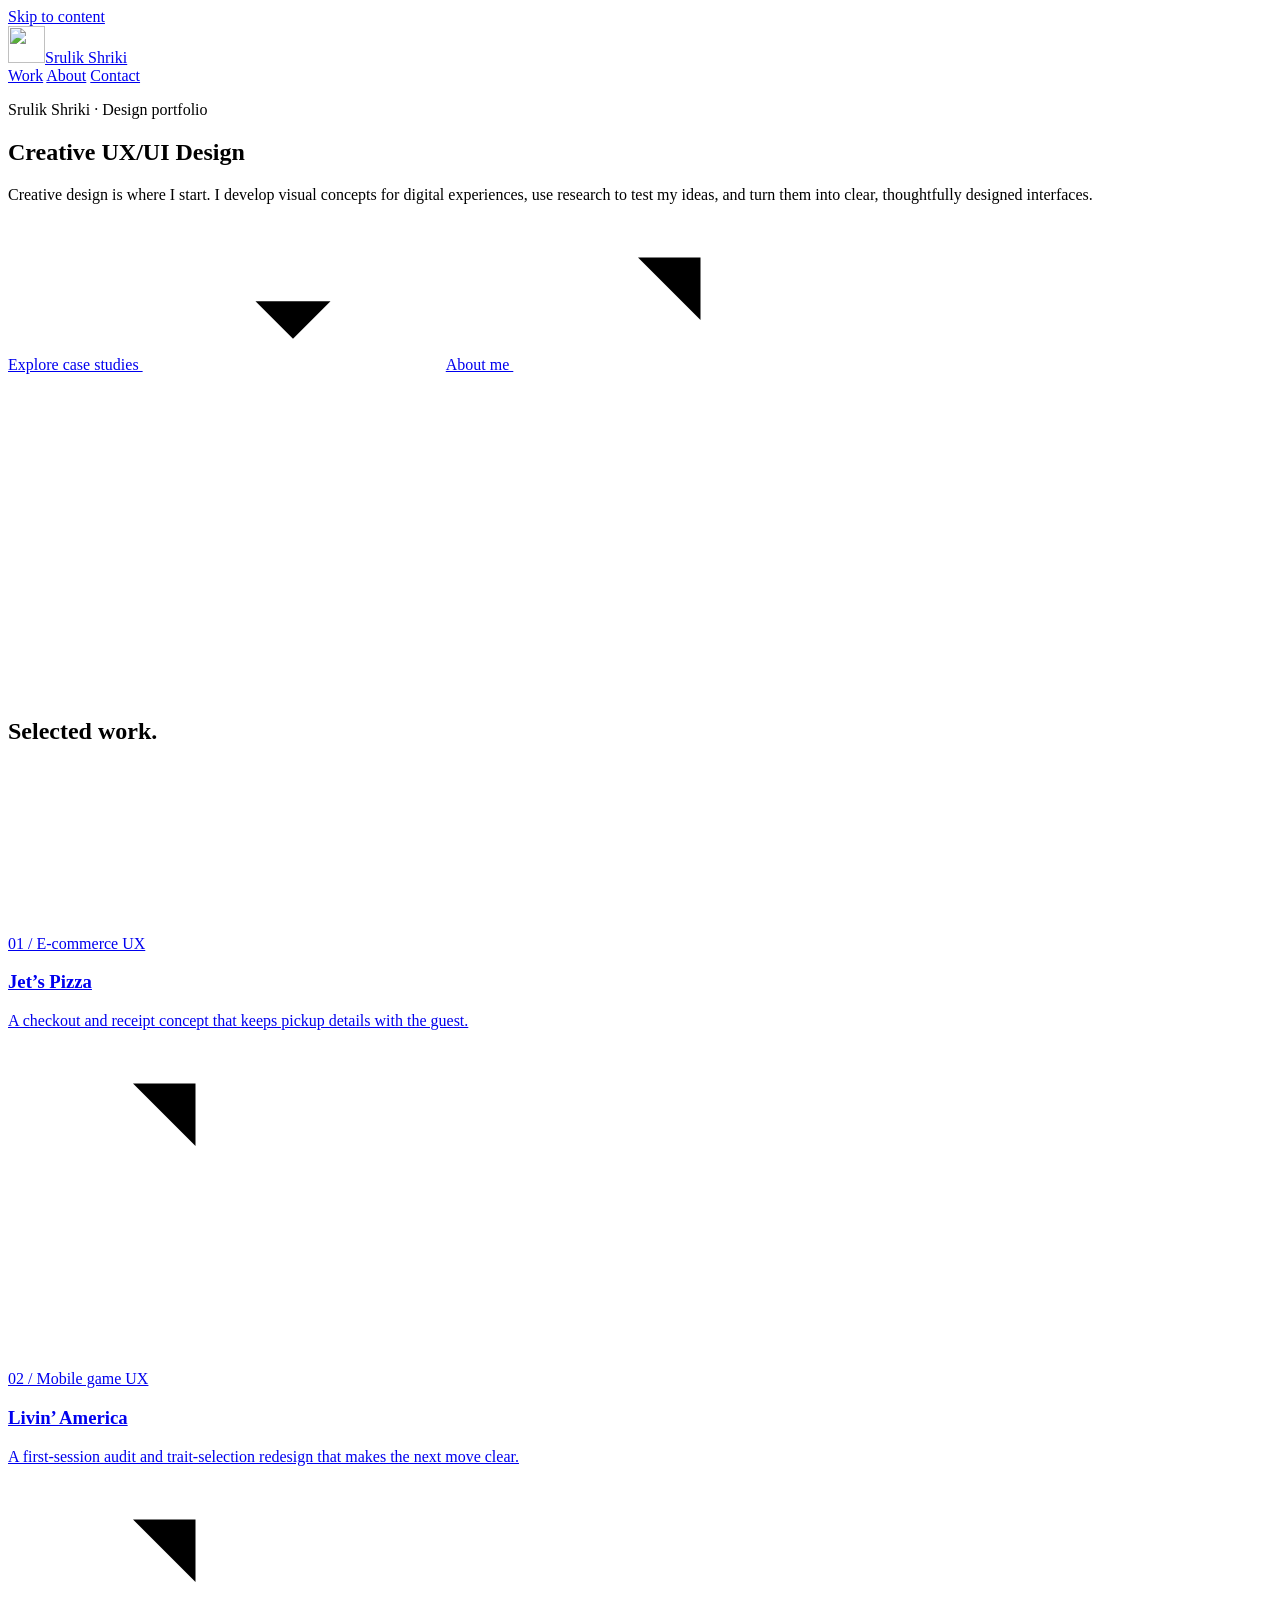
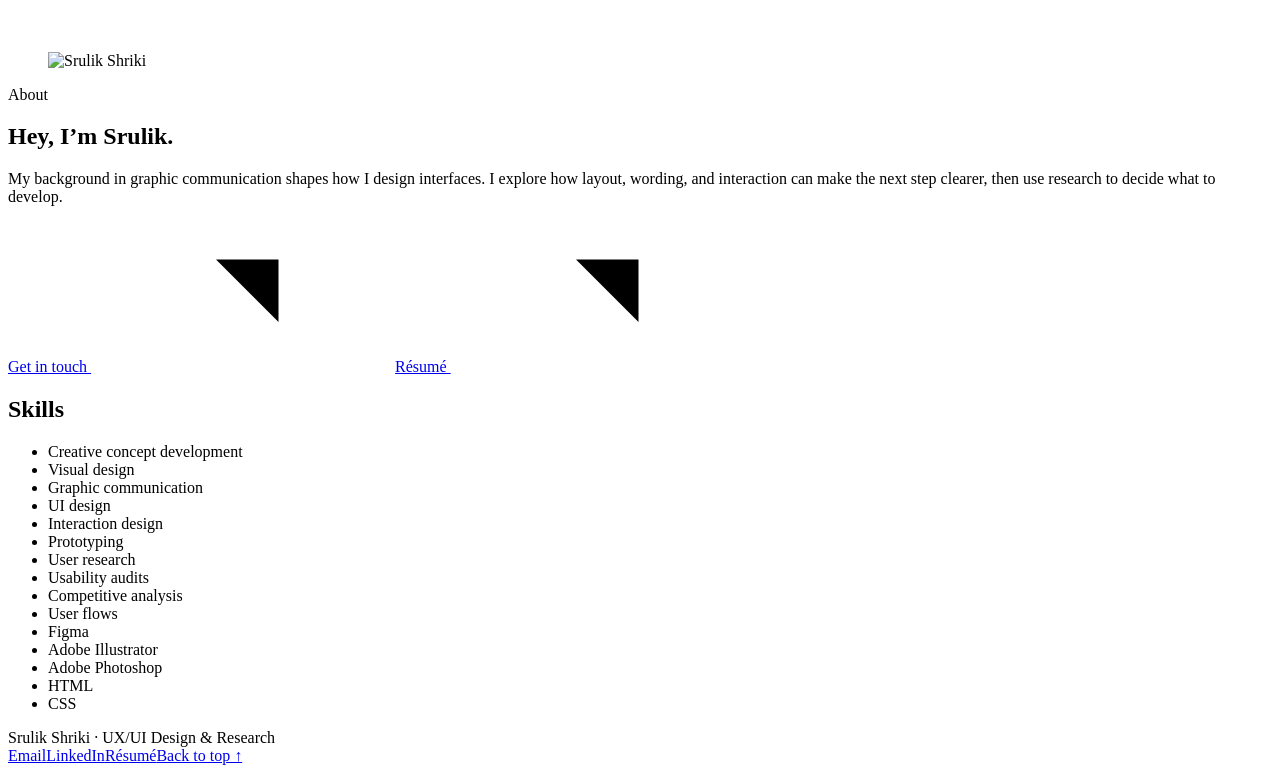
==== index.html @ dfa3b6b2 "Add files via upload" ====
<!doctype html>
<html lang="en">
<head>
  <meta charset="utf-8">
  <meta name="viewport" content="width=device-width, initial-scale=1">
  <meta name="theme-color" content="#ffffff">
  <meta name="description" content="Selected UX research and interface design case studies by Srulik Shriki.">
  <title>Srulik Shriki — UX/UI Design</title>
  <link rel="icon" href="assets/home/srulik-mark.webp">
  <link rel="stylesheet" href="assets/css/home.css">
  <script src="assets/js/home-previews.js" defer></script>
</head>
<body id="top">
  <svg xmlns="http://www.w3.org/2000/svg" width="0" height="0" aria-hidden="true" style="position:absolute">
    <symbol id="arrow" viewBox="0 0 24 24"><path d="M6 18 18 6M8 6h10v10"/></symbol>
    <symbol id="down" viewBox="0 0 24 24"><path d="M12 4v15m-6-6 6 6 6-6"/></symbol>
  </svg>
  <a class="skip" href="#main">Skip to content</a>
  <header class="header">
    <div class="wrap bar">
      <a class="brand" href="index.html" aria-label="Srulik Shriki, home"><img src="assets/home/srulik-mark.webp" width="37" height="37" alt=""><span>Srulik Shriki</span></a>
      <nav class="nav" aria-label="Main navigation">
        <a href="#projects">Work</a>
        <a href="#about">About</a>
        <a class="contact-nav" href="mailto:ishriki@emich.edu">Contact</a>
      </nav>
    </div>
  </header>

  <main id="main" tabindex="-1">
    <div class="top">
      <section class="wrap hero" aria-labelledby="hero-title">
        <div class="hero-copy">
          <p class="kicker">Srulik Shriki · Design portfolio</p>
          <h1 id="hero-title">Creative <span>UX/UI Design</span></h1>
          <p class="lead">Creative design is where I start. I develop visual concepts for digital experiences, use research to test my ideas, and turn them into clear, thoughtfully designed interfaces.</p>
          <div class="actions">
            <a class="button" href="#projects">Explore case studies <svg class="icon" aria-hidden="true"><use href="#down"/></svg></a>
            <a class="text-link" href="#about">About me <svg class="icon" aria-hidden="true"><use href="#arrow"/></svg></a>
          </div>
        </div>
        <figure class="hero-art">
          <div class="halo" aria-hidden="true"></div>
          <div class="screen hero-screen">
            <div class="dots" aria-hidden="true"><i></i><i></i><i></i></div>
            <video muted playsinline loop preload="none" poster="assets/home/jets-ordering.webp" aria-label="Jet’s Pizza project preview"><source src="gallery/Jets_pizza_large_combo_screenshot.mp4" type="video/mp4"></video>
          </div>
          <div class="screen hero-phone"><video muted playsinline loop preload="none" poster="assets/home/livin-america.webp" aria-label="Livin’ America project preview"><source src="gallery/livinamerica.mp4" type="video/mp4"></video></div>
          <figcaption class="art-caption"><button class="preview-toggle" type="button" hidden>Play previews</button></figcaption>
        </figure>
      </section>
    </div>

    <section class="wrap work" id="projects" aria-labelledby="work-title">
      <div class="section-head"><h2 id="work-title">Selected work.</h2></div>
      <div class="projects">
        <a class="project pizza-project" href="pizza.html" aria-labelledby="pizza-title">
          <div class="project-visual">
            <div class="screen project-preview"><div class="dots" aria-hidden="true"><i></i><i></i><i></i></div><video muted playsinline loop preload="none" poster="assets/home/jets-ordering.webp" aria-label="Jet’s Pizza project preview"><source src="gallery/Jets_pizza_large_combo_screenshot.mp4" type="video/mp4"></video></div>
          </div>
          <div class="project-info">
            <div>
              <p class="kicker">01 / E-commerce UX</p>
              <h3 id="pizza-title">Jet’s Pizza</h3>
              <p>A checkout and receipt concept that keeps pickup details with the guest.</p>
            </div>
            <span class="arrow" aria-hidden="true"><svg class="icon"><use href="#arrow"/></svg></span>
          </div>
        </a>
        <a class="project game-project" href="livinamerica.html" aria-labelledby="game-title">
          <div class="project-visual">
            <div class="screen project-preview"><div class="dots" aria-hidden="true"><i></i><i></i><i></i></div><video muted playsinline loop preload="none" poster="assets/home/livin-america.webp" aria-label="Livin’ America project preview"><source src="gallery/livinamerica.mp4" type="video/mp4"></video></div>
          </div>
          <div class="project-info">
            <div>
              <p class="kicker">02 / Mobile game UX</p>
              <h3 id="game-title">Livin’ America</h3>
              <p>A first-session audit and trait-selection redesign that makes the next move clear.</p>
            </div>
            <span class="arrow" aria-hidden="true"><svg class="icon"><use href="#arrow"/></svg></span>
          </div>
        </a>
      </div>
    </section>

    <section class="wrap about" id="about" aria-labelledby="about-title">
      <figure class="portrait"><img src="gallery/proffesional_image_srulik_shriki.jpg" alt="Srulik Shriki" width="260" height="260" loading="lazy"></figure>
      <div>
        <p class="kicker">About</p>
        <h2 id="about-title">Hey, I’m <span class="gradient-text">Srulik.</span></h2>
        <p class="lead">My background in graphic communication shapes how I design interfaces. I explore how layout, wording, and interaction can make the next step clearer, then use research to decide what to develop.</p>
        <div class="actions">
          <a class="button" href="mailto:ishriki@emich.edu">Get in touch <svg class="icon" aria-hidden="true"><use href="#arrow"/></svg></a>
          <a class="text-link" href="https://canva.link/yx0ch3mzbwve8dt">Résumé <svg class="icon" aria-hidden="true"><use href="#arrow"/></svg></a>
        </div>
      </div>
    </section>

    <section class="wrap skills" aria-labelledby="skills-title">
      <h2 id="skills-title">Skills</h2>
      <ul class="skill-bubbles">
        <li>Creative concept development</li>
        <li>Visual design</li>
        <li>Graphic communication</li>
        <li>UI design</li>
        <li>Interaction design</li>
        <li>Prototyping</li>
        <li>User research</li>
        <li>Usability audits</li>
        <li>Competitive analysis</li>
        <li>User flows</li>
        <li>Figma</li>
        <li>Adobe Illustrator</li>
        <li>Adobe Photoshop</li>
        <li>HTML</li>
        <li>CSS</li>
      </ul>
    </section>
  </main>

  <footer class="footer" id="footer">
    <div class="wrap">
      <span>Srulik Shriki · UX/UI Design &amp; Research</span>
      <nav aria-label="Footer"><a href="mailto:ishriki@emich.edu">Email</a><a href="https://www.linkedin.com/in/srulik-shriki-858525204/">LinkedIn</a><a href="https://canva.link/yx0ch3mzbwve8dt">Résumé</a><a href="#top">Back to top ↑</a></nav>
    </div>
  </footer>
</body>
</html>
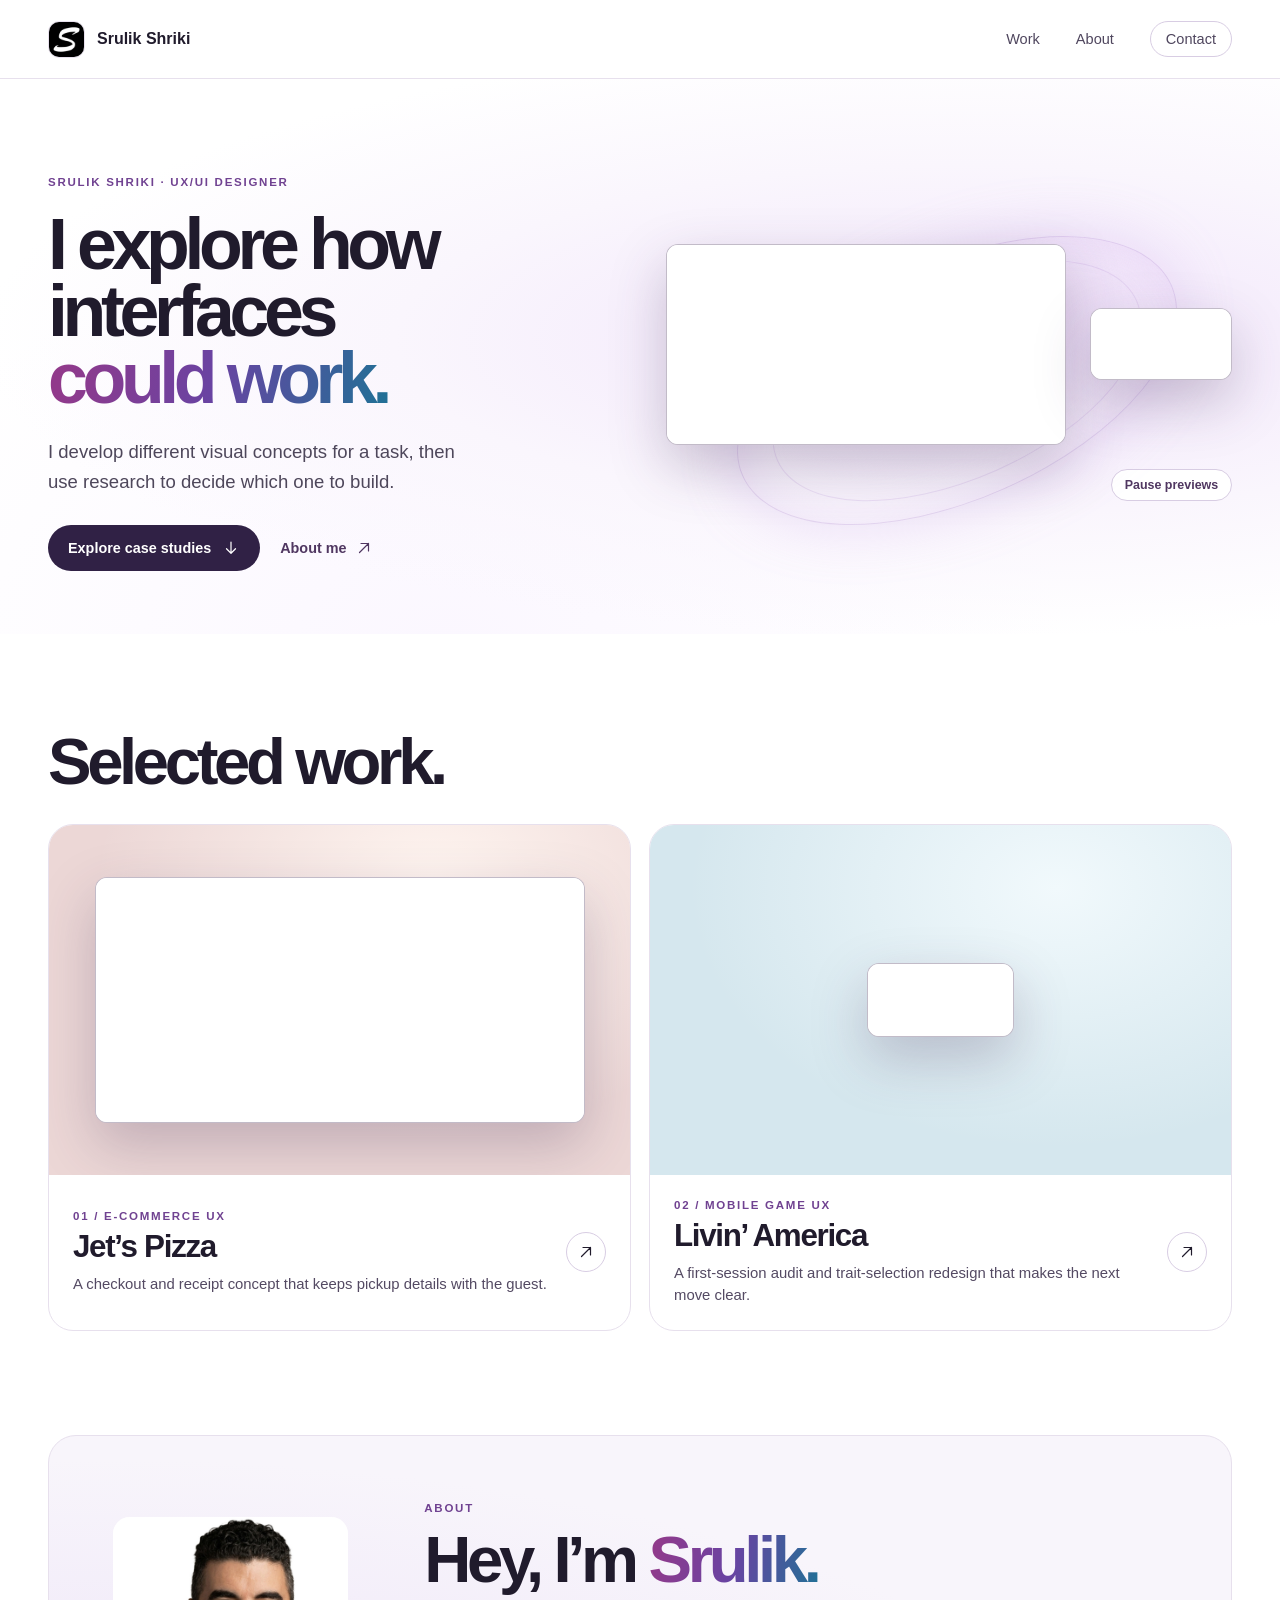
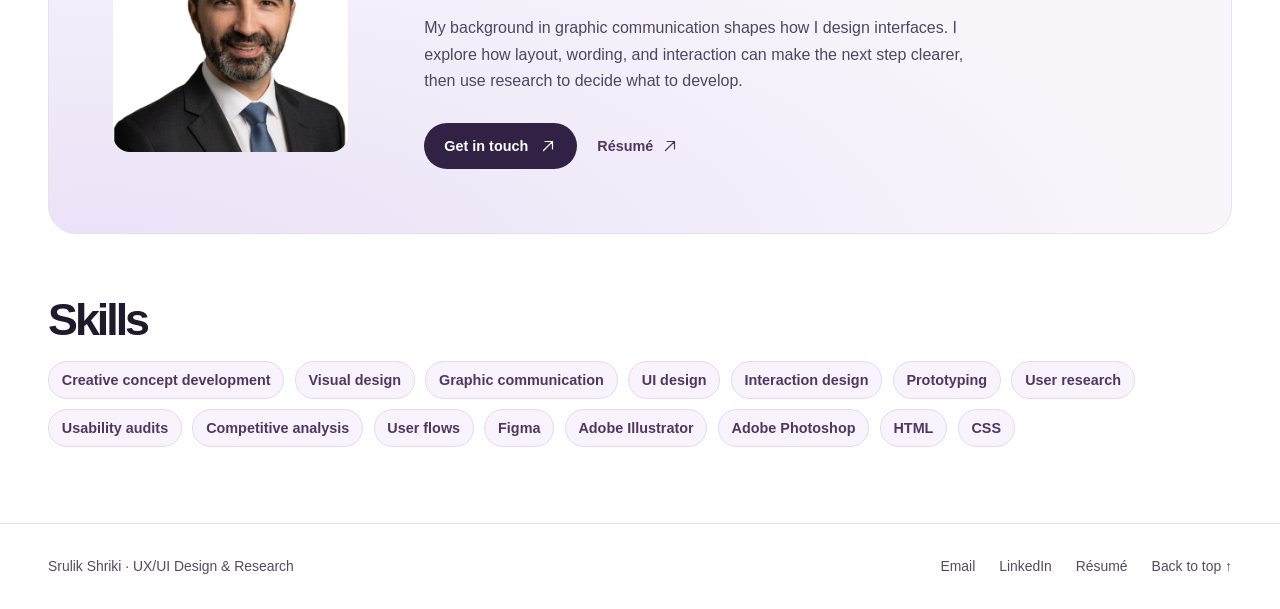
==== commit 7e411786: "Update index.html" ====
--- a/index.html
+++ b/index.html
@@ -8,6 +8,61 @@
   <title>Srulik Shriki — UX/UI Design</title>
   <link rel="icon" href="assets/home/srulik-mark.webp">
   <link rel="stylesheet" href="assets/css/home.css">
+  <style>
+    .hero-art {
+      display: grid;
+      grid-template-columns: minmax(0, 1fr) minmax(96px, 25%);
+      align-items: center;
+      gap: clamp(.75rem, 2vw, 1.5rem);
+      aspect-ratio: auto;
+    }
+
+    .screen.flat-preview {
+      padding: 0;
+      transform: none;
+      border-radius: 12px;
+      background: #fff;
+    }
+
+    .hero-art > .flat-preview {
+      position: relative;
+      inset: auto;
+      width: 100%;
+    }
+
+    .screen.flat-preview video {
+      width: 100%;
+      height: auto;
+      aspect-ratio: auto;
+      border-radius: 0;
+    }
+
+    .hero-art > .art-caption {
+      position: static;
+      grid-column: 1 / -1;
+      justify-self: end;
+      margin: 0;
+    }
+
+    .pizza-project .flat-preview {
+      width: min(86%, calc(clamp(220px, 29vw, 350px) * 1.4));
+    }
+
+    .game-project .flat-preview {
+      width: min(50%, calc(clamp(220px, 29vw, 350px) * .42));
+    }
+
+    @media (max-width: 480px) {
+      .hero-art {
+        grid-template-columns: minmax(0, 1fr);
+      }
+
+      .hero-art > .hero-phone {
+        justify-self: center;
+        width: min(56%, 156px);
+      }
+    }
+  </style>
   <script src="assets/js/home-previews.js" defer></script>
 </head>
 <body id="top">
@@ -31,9 +86,9 @@
     <div class="top">
       <section class="wrap hero" aria-labelledby="hero-title">
         <div class="hero-copy">
-          <p class="kicker">Srulik Shriki · Design portfolio</p>
-          <h1 id="hero-title">Creative <span>UX/UI Design</span></h1>
-          <p class="lead">Creative design is where I start. I develop visual concepts for digital experiences, use research to test my ideas, and turn them into clear, thoughtfully designed interfaces.</p>
+          <p class="kicker">Srulik Shriki · UX/UI Designer</p>
+          <h1 id="hero-title">I explore how interfaces <span>could work.</span></h1>
+          <p class="lead">I develop different visual concepts for a task, then use research to decide which one to build.</p>
           <div class="actions">
             <a class="button" href="#projects">Explore case studies <svg class="icon" aria-hidden="true"><use href="#down"/></svg></a>
             <a class="text-link" href="#about">About me <svg class="icon" aria-hidden="true"><use href="#arrow"/></svg></a>
@@ -41,11 +96,12 @@
         </div>
         <figure class="hero-art">
           <div class="halo" aria-hidden="true"></div>
-          <div class="screen hero-screen">
-            <div class="dots" aria-hidden="true"><i></i><i></i><i></i></div>
-            <video muted playsinline loop preload="none" poster="assets/home/jets-ordering.webp" aria-label="Jet’s Pizza project preview"><source src="gallery/Jets_pizza_large_combo_screenshot.mp4" type="video/mp4"></video>
+          <div class="screen hero-screen flat-preview">
+            <video width="1000" height="656" muted playsinline loop preload="none" poster="assets/home/pizza-screen-preview.webp" aria-label="Jet’s Pizza project preview"><source src="assets/home/pizza-screen-preview.mp4" type="video/mp4"></video>
           </div>
-          <div class="screen hero-phone"><video muted playsinline loop preload="none" poster="assets/home/livin-america.webp" aria-label="Livin’ America project preview"><source src="gallery/livinamerica.mp4" type="video/mp4"></video></div>
+          <div class="screen hero-phone flat-preview">
+            <video width="400" height="840" muted playsinline loop preload="none" poster="assets/home/livin-america-screen-preview.webp" aria-label="Livin’ America project preview"><source src="assets/home/livin-america-screen-preview.mp4" type="video/mp4"></video>
+          </div>
           <figcaption class="art-caption"><button class="preview-toggle" type="button" hidden>Play previews</button></figcaption>
         </figure>
       </section>
@@ -56,7 +112,9 @@
       <div class="projects">
         <a class="project pizza-project" href="pizza.html" aria-labelledby="pizza-title">
           <div class="project-visual">
-            <div class="screen project-preview"><div class="dots" aria-hidden="true"><i></i><i></i><i></i></div><video muted playsinline loop preload="none" poster="assets/home/jets-ordering.webp" aria-label="Jet’s Pizza project preview"><source src="gallery/Jets_pizza_large_combo_screenshot.mp4" type="video/mp4"></video></div>
+            <div class="screen project-preview flat-preview">
+              <video width="1000" height="656" muted playsinline loop preload="none" poster="assets/home/pizza-screen-preview.webp" aria-label="Jet’s Pizza project preview"><source src="assets/home/pizza-screen-preview.mp4" type="video/mp4"></video>
+            </div>
           </div>
           <div class="project-info">
             <div>
@@ -69,7 +127,9 @@
         </a>
         <a class="project game-project" href="livinamerica.html" aria-labelledby="game-title">
           <div class="project-visual">
-            <div class="screen project-preview"><div class="dots" aria-hidden="true"><i></i><i></i><i></i></div><video muted playsinline loop preload="none" poster="assets/home/livin-america.webp" aria-label="Livin’ America project preview"><source src="gallery/livinamerica.mp4" type="video/mp4"></video></div>
+            <div class="screen project-preview flat-preview">
+              <video width="400" height="840" muted playsinline loop preload="none" poster="assets/home/livin-america-screen-preview.webp" aria-label="Livin’ America project preview"><source src="assets/home/livin-america-screen-preview.mp4" type="video/mp4"></video>
+            </div>
           </div>
           <div class="project-info">
             <div>
--- a/assets/css/home.css
+++ b/assets/css/home.css
@@ -0,0 +1,201 @@
+:root {
+  color-scheme: light;
+  --ink: #201b2c;
+  --muted: #514a60;
+  --bg: #ffffff;
+  --line: #e7e0ed;
+  --shell: min(1200px, calc(100% - 96px));
+  --gradient: linear-gradient(102deg, #913a8b 5%, #6943a2 48%, #236f96 96%);
+  font-family: -apple-system, BlinkMacSystemFont, "Segoe UI", sans-serif;
+}
+*, *::before, *::after { box-sizing: border-box; }
+html { scroll-behavior: smooth; }
+body { margin: 0; background: var(--bg); color: var(--ink); }
+a { color: inherit; text-decoration: none; }
+a:focus-visible { outline: 2px solid #693da4; outline-offset: 5px; }
+img { display: block; width: 100%; height: auto; }
+h1, h2, h3, p, figure { margin: 0; }
+.wrap { width: var(--shell); margin-inline: auto; }
+.skip { position: absolute; left: 16px; top: 12px; transform: translateY(-160%); z-index: 10; background: white; color: #16121e; padding: 12px; }
+.skip:focus { transform: none; }
+.icon { width: 18px; height: 18px; flex: none; fill: none; stroke: currentColor; stroke-width: 1.6; stroke-linecap: round; stroke-linejoin: round; }
+.kicker { font-size: .72rem; font-weight: 700; letter-spacing: .15em; line-height: 1.45; text-transform: uppercase; }
+.top {
+  position: relative;
+  isolation: isolate;
+  background: radial-gradient(ellipse at 76% 47%, #f1e5fb 0, #faf6fd 42%, transparent 72%),
+    radial-gradient(ellipse at 35% 102%, #fbf7ff, transparent 52%), #ffffff;
+  overflow: hidden;
+}
+.header { background: #ffffff; border-bottom: 1px solid var(--line); }
+.bar { min-height: 78px; display: flex; align-items: center; justify-content: space-between; gap: 20px; }
+.brand { display: inline-flex; align-items: center; gap: 12px; font-weight: 650; white-space: nowrap; }
+.brand img { width: 37px; height: 37px; border-radius: 11px; border: 1px solid var(--line); }
+.nav { display: flex; flex-wrap: wrap; align-items: center; justify-content: flex-end; gap: clamp(16px, 3vw, 36px); color: #4f465e; font-size: .91rem; }
+.nav a:hover, .text-link:hover, .footer a:hover { color: #6f3697; }
+.nav .contact-nav { border: 1px solid #d8cde3; border-radius: 999px; padding: 9px 15px; }
+.hero { display: grid; grid-template-columns: minmax(0, 1fr) minmax(0, .94fr); align-items: center; gap: 15px; padding: 92px 0 60px; min-height: 555px; }
+.hero-copy { position: relative; z-index: 2; }
+.hero .kicker { color: #704291; margin-bottom: 20px; }
+h1 { font-size: clamp(3rem, 5.6vw, 5.65rem); line-height: .94; font-weight: 750; letter-spacing: -.075em; }
+h1 span, .gradient-text { display: inline-block; color: #704291; background: var(--gradient); background-clip: text; -webkit-text-fill-color: transparent; padding: 0 .065em .085em 0; }
+.hero .lead { max-width: 420px; margin-top: 18px; color: #4e475b; font-size: clamp(1rem, 1.45vw, 1.18rem); line-height: 1.62; }
+.actions { display: flex; flex-wrap: wrap; gap: 20px; align-items: center; margin-top: 28px; }
+.button { display: inline-flex; align-items: center; justify-content: center; gap: 11px; border-radius: 999px; padding: 13px 20px; min-height: 46px; background: #302145; color: #ffffff; font-weight: 700; font-size: .9rem; transition: background .2s; }
+.button:hover { background: #593879; }
+.text-link { display: inline-flex; align-items: center; gap: 8px; color: #503761; font-weight: 650; font-size: .9rem; }
+.hero-art { position: relative; width: 100%; aspect-ratio: 1.18; isolation: isolate; }
+.halo { position: absolute; inset: 7% 7% 1% 10%; border: 1px solid #b58fd455; border-radius: 50%; transform: rotate(-24deg); background: radial-gradient(ellipse at 67% 35%, #e6d0f380, transparent 64%); box-shadow: 0 0 58px #c7a2e44d, inset 0 0 40px #d9b8ee50; }
+.halo::after { content: ""; position: absolute; inset: 8%; border: 1px solid #bb98d63b; border-radius: inherit; }
+.screen { border: 1px solid #65527464; background: #201b2a; box-shadow: 0 22px 55px #45325742; overflow: hidden; }
+.hero-screen { position: absolute; top: 17%; left: 0; width: 88%; padding: 8px; border-radius: 17px; transform: rotate(-9deg); }
+.hero-screen img { border-radius: 8px; }
+.dots { display: flex; gap: 4px; padding: 2px 1px 7px; }
+.dots i { width: 4px; height: 4px; background: #e4cee6a8; border-radius: 50%; }
+.art-caption { position: absolute; bottom: 0; right: 3%; color: #594568; font-size: .65rem; letter-spacing: .16em; text-transform: uppercase; font-weight: 700; }
+
+.work { padding: 96px 0 104px; }
+.section-head { margin-bottom: 30px; }
+.about .kicker { color: #704291; margin-bottom: 11px; }
+h2 { font-size: clamp(2.8rem, 5.1vw, 5.1rem); line-height: .98; letter-spacing: -.067em; }
+
+.projects { display: grid; grid-template-columns: repeat(12, minmax(0, 1fr)); gap: 18px; }
+.project { grid-column: span 6; display: flex; flex-direction: column; min-width: 0; border-radius: 25px; overflow: hidden; background: #ffffff; border: 1px solid var(--line); transition: border-color .2s, transform .2s; }
+.project:hover { border-color: #d7b4fa; transform: translateY(-4px); }
+.project:focus-visible { outline-offset: 3px; }
+.project-visual { position: relative; isolation: isolate; min-width: 0; height: clamp(220px, 29vw, 350px); display: grid; place-items: center; overflow: hidden; }
+.project-visual img { transition: transform .35s ease; }
+.project:hover .project-visual img { transform: scale(1.035); }
+.project-info { display: flex; flex: 1; gap: 16px; align-items: center; justify-content: space-between; padding: 22px 24px 24px; }
+.project-info .kicker { color: #704291; margin-bottom: 6px; }
+h3 { font-size: clamp(1.45rem, 2.45vw, 2.3rem); line-height: 1.05; letter-spacing: -.042em; }
+.project-info p:last-child { margin-top: 9px; color: #544a63; font-size: .93rem; line-height: 1.5; }
+.arrow { width: 40px; height: 40px; flex: none; display: grid; place-items: center; border: 1px solid #d8cde3; border-radius: 50%; transition: background .2s, color .2s; }
+.project:hover .arrow { background: #f4dcff; color: #251931; }
+
+
+.about { display: grid; grid-template-columns: minmax(150px, .48fr) 1.52fr; gap: clamp(25px, 6vw, 80px); align-items: center; padding: clamp(28px, 5vw, 66px); border-radius: 28px; border: 1px solid var(--line); background: radial-gradient(ellipse at 4% 110%, #eae0f7, transparent 67%), #f8f5fb; }
+.portrait { max-width: 260px; overflow: hidden; border-radius: 17px; background: #fff; }
+.about .lead { margin-top: 18px; max-width: 540px; color: #4f465f; line-height: 1.65; }
+.footer { margin-top: 76px; border-top: 1px solid var(--line); }
+.footer .wrap { min-height: 85px; display: flex; align-items: center; justify-content: space-between; gap: 20px; font-size: .87rem; color: #544a63; }
+.footer nav { display: flex; gap: 24px; flex-wrap: wrap; }
+@media (max-width: 970px) {
+  :root { --shell: calc(100% - 56px); }
+  .hero { min-height: 0; padding-top: 75px; padding-bottom: 48px; }
+  .project-info { padding: 19px; }
+}
+@media (max-width: 800px) {
+  :root { --shell: calc(100% - 36px); }
+  .bar { min-height: 65px; }
+  .brand { gap: 8px; font-size: .86rem; }
+  .brand img { width: 31px; height: 31px; border-radius: 8px; }
+  .nav { gap: 12px; font-size: .83rem; }
+  .nav .contact-nav { padding: 7px 10px; }
+  .hero { grid-template-columns: minmax(0, 1fr); gap: 16px; padding: 50px 0 28px; }
+  h1 { font-size: clamp(1.75rem, 8.55vw, 4.4rem); }
+  .hero-art { width: min(100%, 450px); margin: 0 auto; }
+  .hero .lead { margin-top: 12px; }
+
+  .work { padding: 58px 0 65px; }
+
+  .projects { gap: 15px; }
+  .project { grid-column: span 12; border-radius: 20px; }
+  .about { grid-template-columns: 1fr; }
+  .portrait { max-width: 145px; }
+  .footer { margin-top: 48px; }
+  .footer .wrap { padding-block: 18px; flex-wrap: wrap; }
+}
+@media (max-width: 360px) {
+  .nav { gap: 8px; flex-wrap: nowrap; }
+  .bar { gap: 10px; }
+  .brand { font-size: .79rem; }
+  .nav .contact-nav { border: 0; padding-inline: 0; }
+  .art-caption { font-size: .56rem; }
+}
+@media (prefers-reduced-motion: reduce) {
+  html { scroll-behavior: auto; }
+  *, *::before, *::after { transition: none !important; }
+}
+@media (forced-colors: active) {
+  h1 span, .gradient-text { background: none; color: CanvasText; -webkit-text-fill-color: CanvasText; }
+}
+
+/* UX project artwork */
+.hero-screen { top: 19%; left: 3%; width: 83%; }
+.hero-phone {
+  position: absolute;
+  width: 24%;
+  top: 29%;
+  right: 7%;
+  padding: 5px;
+  border-radius: 19px;
+  transform: rotate(11deg);
+}
+.hero-phone img { border-radius: 13px; }
+.pizza-project .project-visual { background: radial-gradient(ellipse at 66% 17%, #fff5f0, transparent 62%), #ecd7d6; }
+.game-project .project-visual { background: radial-gradient(ellipse at 70% 18%, #f1f9fc, transparent 64%), #d5e7ee; }
+.project-preview {
+  width: 79%;
+  padding: 7px;
+  border-radius: 13px;
+  transform: rotate(-5deg);
+}
+.game-project .project-preview { transform: rotate(5deg); }
+.project-preview img { border-radius: 7px; }
+.project-info { min-height: 136px; }
+.portrait img { aspect-ratio: 1; object-fit: cover; object-position: center 35%; }
+.about .lead + .lead { margin-top: 10px; }
+.skills { padding-top: clamp(30px, 5vw, 65px); }
+.skills h2 { font-size: clamp(2rem, 3.5vw, 3rem); }
+.skills-grid { display: grid; grid-template-columns: repeat(2, minmax(0, 1fr)); gap: 15px; margin-top: 21px; }
+.skill-card { border: 1px solid var(--line); border-radius: 20px; padding: clamp(17px, 2.6vw, 28px); }
+.skill-card h3 { font-size: clamp(1.13rem, 2vw, 1.4rem); }
+.skill-card p { margin-top: 9px; color: var(--muted); line-height: 1.55; }
+
+@media (max-width: 500px) {
+  .skills-grid { grid-template-columns: 1fr; }
+  .hero-phone { border-radius: 13px; }
+  .hero-phone img { border-radius: 8px; }
+}
+
+.hero-screen video,
+.hero-phone video,
+.project-preview video {
+  display: block;
+  width: 100%;
+  aspect-ratio: 16 / 9;
+  border-radius: 7px;
+  background: #fff;
+}
+.hero-phone {
+  top: 54%;
+  right: 3%;
+  width: 46%;
+  border-radius: 13px;
+}
+.preview-toggle {
+  border: 1px solid #d8cde3;
+  border-radius: 999px;
+  padding: .48rem .8rem;
+  background: #fff;
+  color: #503761;
+  font: 650 .78rem/1.2 -apple-system, BlinkMacSystemFont, "Segoe UI", sans-serif;
+  cursor: pointer;
+}
+.preview-toggle:focus-visible { outline: 2px solid #693da4; outline-offset: 3px; }
+.skill-bubbles { display: flex; flex-wrap: wrap; gap: .65rem; margin: 1.25rem 0 0; padding: 0; list-style: none; }
+.skill-bubbles li {
+  border: 1px solid #e5d8f0;
+  border-radius: 999px;
+  background: #f8f3fc;
+  color: #503761;
+  padding: .48rem .8rem;
+  font-size: .9rem;
+  font-weight: 620;
+  line-height: 1.4;
+}
+@media (max-width: 480px) {
+  .hero-art { aspect-ratio: 1.24; }
+  .art-caption { bottom: 1%; }
+}
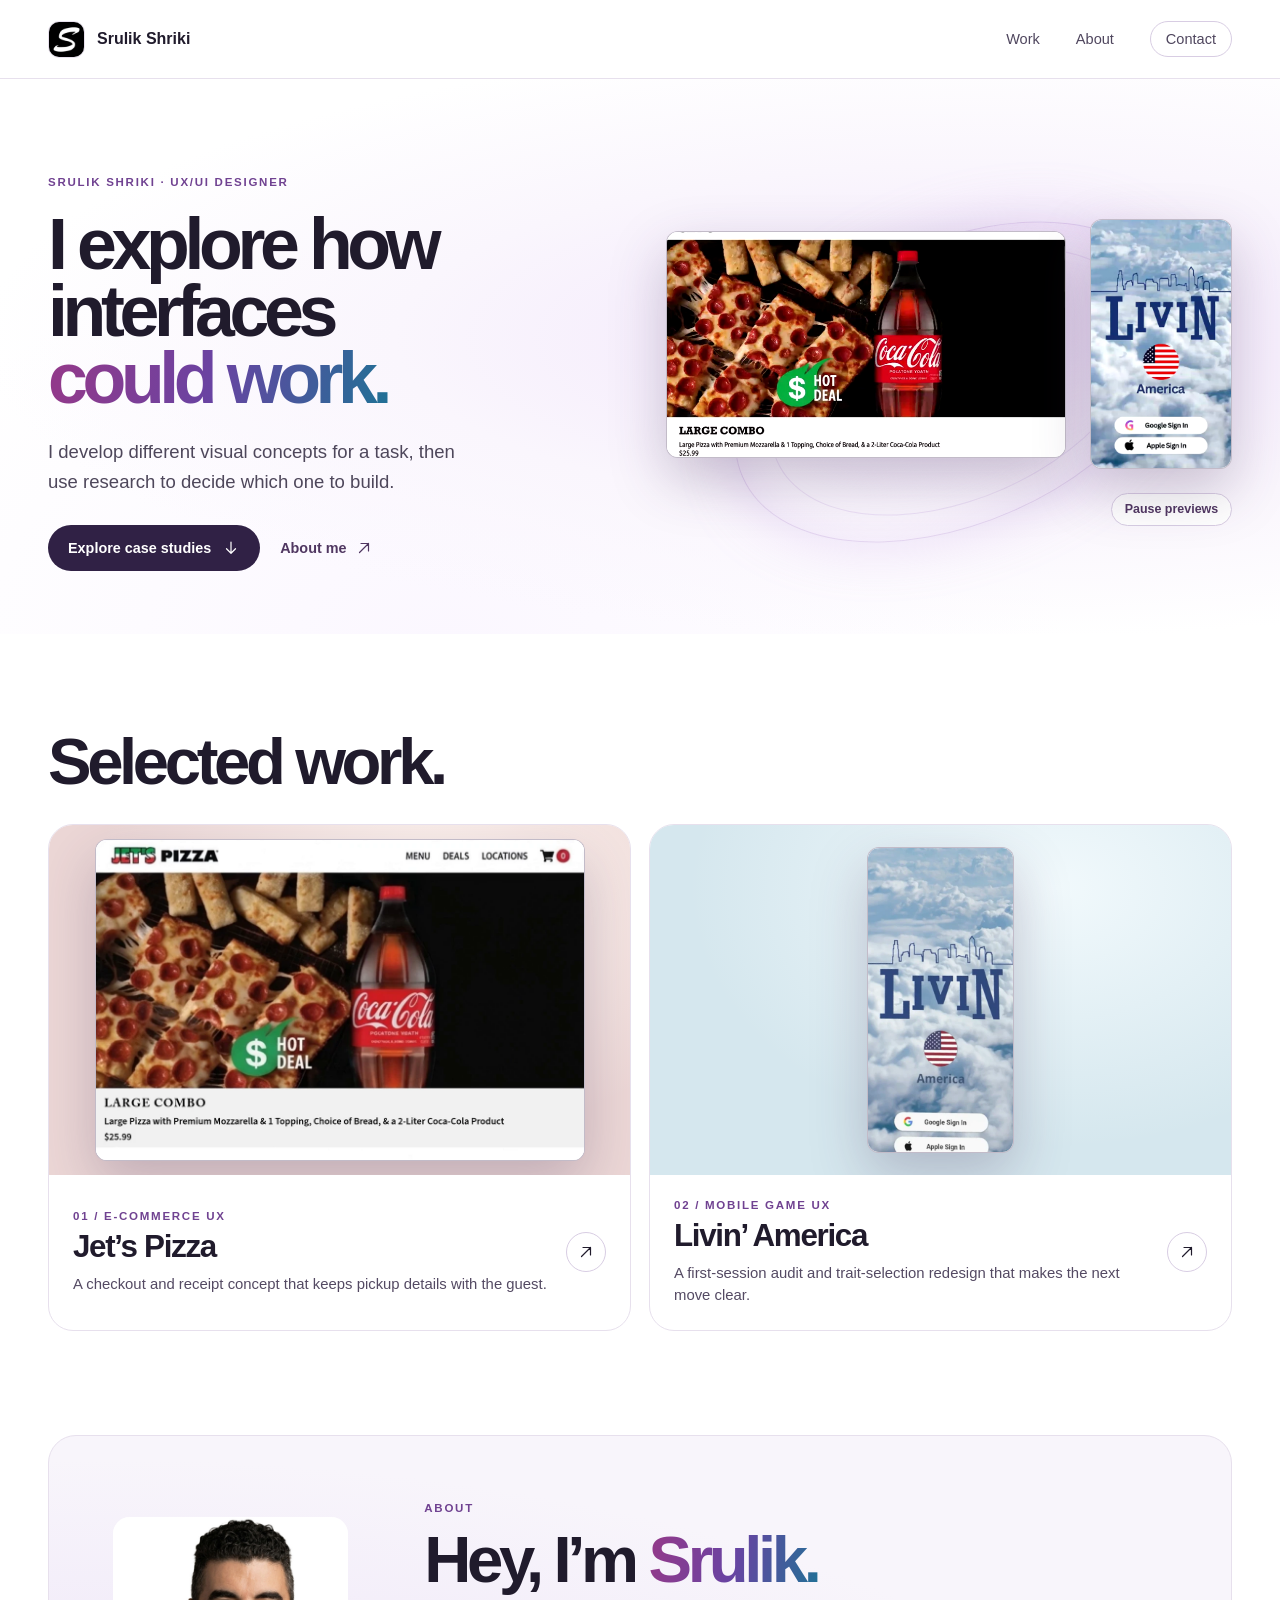
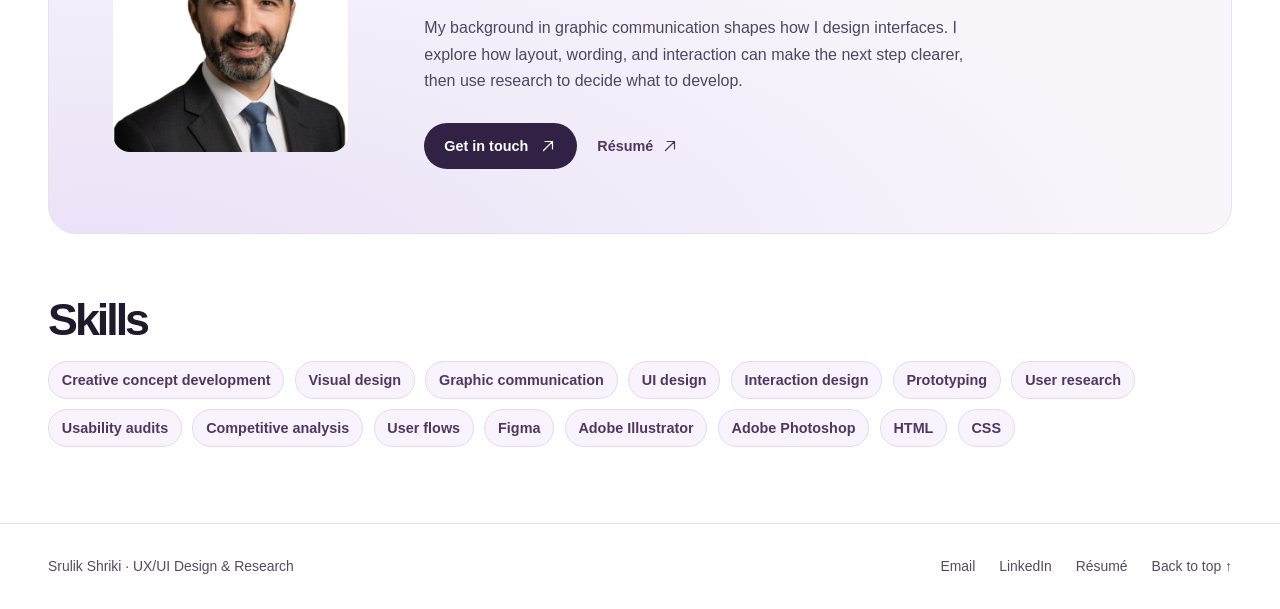
==== commit fcd39368: "Update index.html" ====
--- a/index.html
+++ b/index.html
@@ -97,10 +97,10 @@
         <figure class="hero-art">
           <div class="halo" aria-hidden="true"></div>
           <div class="screen hero-screen flat-preview">
-            <video width="1000" height="656" muted playsinline loop preload="none" poster="assets/home/pizza-screen-preview.webp" aria-label="Jet’s Pizza project preview"><source src="assets/home/pizza-screen-preview.mp4" type="video/mp4"></video>
+            <video width="1920" height="1080" muted playsinline loop preload="none" poster="[data-uri]" aria-label="Jet’s Pizza project preview"><source src="assets/home/pizzahero.mp4" type="video/mp4"></video>
           </div>
           <div class="screen hero-phone flat-preview">
-            <video width="400" height="840" muted playsinline loop preload="none" poster="assets/home/livin-america-screen-preview.webp" aria-label="Livin’ America project preview"><source src="assets/home/livin-america-screen-preview.mp4" type="video/mp4"></video>
+            <video width="1080" height="1920" muted playsinline loop preload="none" poster="[data-uri]" aria-label="Livin’ America project preview"><source src="assets/home/livinhero.mp4" type="video/mp4"></video>
           </div>
           <figcaption class="art-caption"><button class="preview-toggle" type="button" hidden>Play previews</button></figcaption>
         </figure>
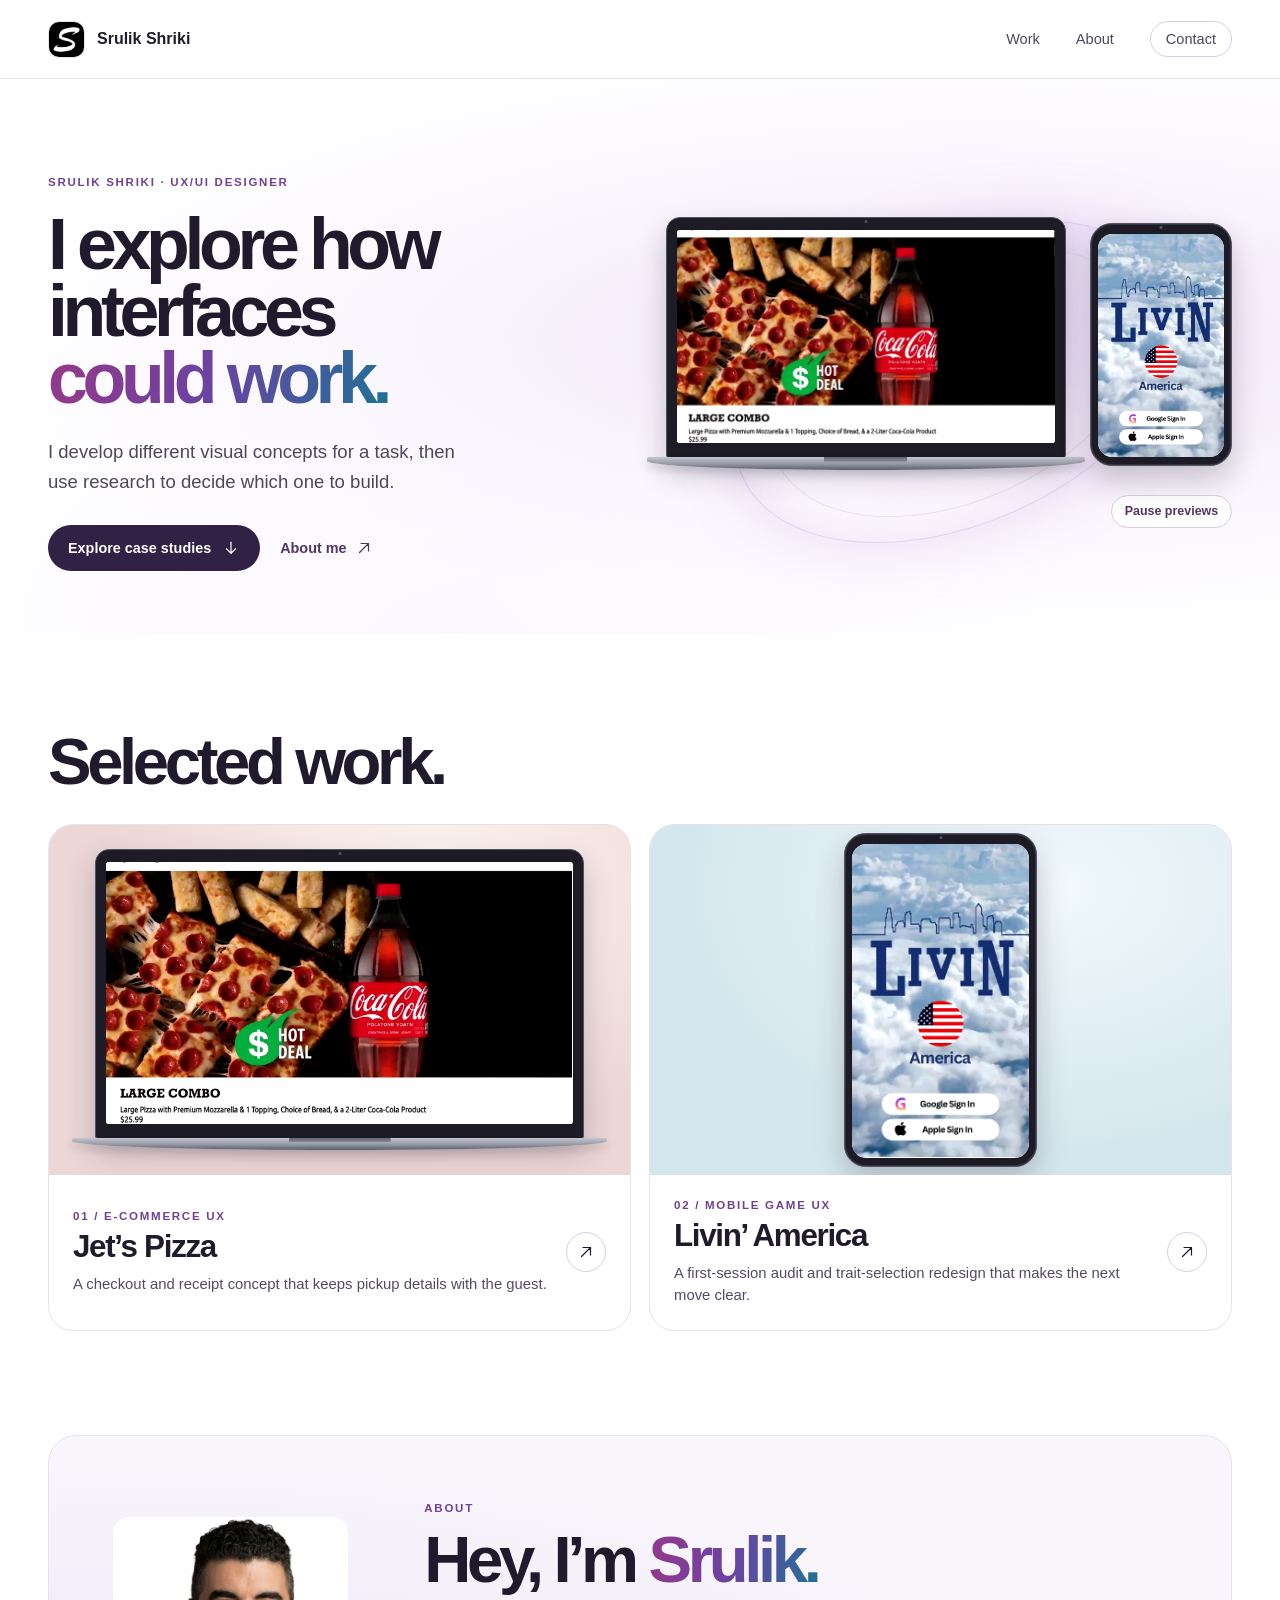
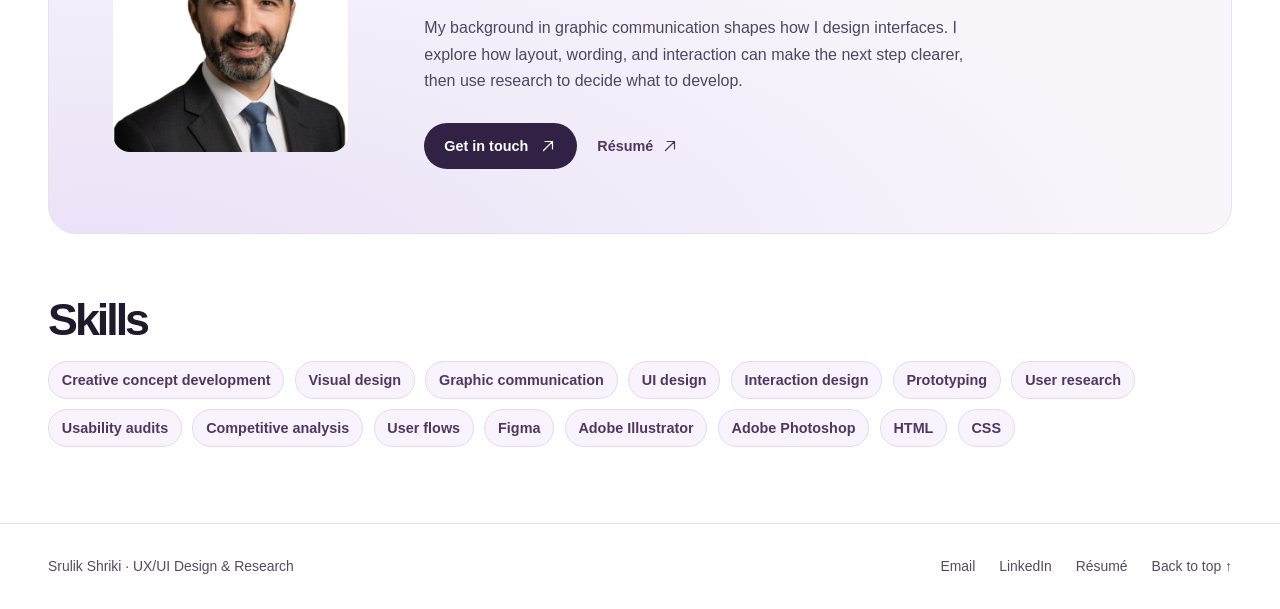
==== commit cc8ab45c: "Update index.html" ====
--- a/index.html
+++ b/index.html
@@ -17,24 +17,76 @@
       aspect-ratio: auto;
     }
 
-    .screen.flat-preview {
-      padding: 0;
+    .screen.device-preview {
+      box-sizing: border-box;
+      position: relative;
+      min-width: 0;
       transform: none;
-      border-radius: 12px;
-      background: #fff;
-    }
-
-    .hero-art > .flat-preview {
-      position: relative;
+      border: 1px solid #515361;
+      background: #1d1c26;
+      box-shadow: 0 14px 30px rgba(37, 29, 50, .23);
+    }
+
+    .hero-art > .device-preview {
       inset: auto;
       width: 100%;
     }
 
-    .screen.flat-preview video {
+    .screen.device-preview video {
+      display: block;
       width: 100%;
       height: auto;
       aspect-ratio: auto;
-      border-radius: 0;
+    }
+
+    .screen.laptop-frame {
+      --base-height: clamp(7px, 1vw, 13px);
+      padding: clamp(6px, 1.1vw, 12px) clamp(5px, .85vw, 10px) clamp(7px, 1.35vw, 14px);
+      margin-bottom: var(--base-height);
+      border-radius: clamp(7px, 1.1vw, 15px) clamp(7px, 1.1vw, 15px) 3px 3px;
+      overflow: visible;
+    }
+
+    .screen.laptop-frame video {
+      border-radius: 3px;
+    }
+
+    .laptop-frame::after {
+      content: "";
+      position: absolute;
+      top: 100%;
+      left: -5%;
+      width: 110%;
+      height: var(--base-height);
+      border-radius: 2px 2px 50% 50% / 2px 2px 70% 70%;
+      background:
+        linear-gradient(#626574, #868995) center top / 19% 36% no-repeat,
+        linear-gradient(#c4c6ce, #979ba8 52%, #585e6d);
+      box-shadow: 0 5px 9px rgba(37, 29, 50, .16);
+      pointer-events: none;
+    }
+
+    .screen.phone-frame {
+      padding: clamp(6px, .9vw, 10px) clamp(4px, .65vw, 7px) clamp(5px, .8vw, 8px);
+      border-radius: clamp(14px, 1.7vw, 24px);
+      box-shadow: inset 0 0 0 1px #343440, 0 14px 30px rgba(37, 29, 50, .23);
+    }
+
+    .screen.phone-frame video {
+      border-radius: clamp(9px, 1.15vw, 16px);
+    }
+
+    .device-preview::before {
+      content: "";
+      position: absolute;
+      top: 2px;
+      left: 50%;
+      width: 3px;
+      height: 3px;
+      border-radius: 50%;
+      background: #535464;
+      transform: translateX(-50%);
+      pointer-events: none;
     }
 
     .hero-art > .art-caption {
@@ -44,12 +96,12 @@
       margin: 0;
     }
 
-    .pizza-project .flat-preview {
-      width: min(86%, calc(clamp(220px, 29vw, 350px) * 1.4));
-    }
-
-    .game-project .flat-preview {
-      width: min(50%, calc(clamp(220px, 29vw, 350px) * .42));
+    .pizza-project .device-preview {
+      width: min(84%, calc(clamp(220px, 29vw, 350px) * 1.46));
+    }
+
+    .game-project .device-preview {
+      width: min(54%, calc(clamp(220px, 29vw, 350px) * .55));
     }
 
     @media (max-width: 480px) {
@@ -96,10 +148,10 @@
         </div>
         <figure class="hero-art">
           <div class="halo" aria-hidden="true"></div>
-          <div class="screen hero-screen flat-preview">
+          <div class="screen hero-screen device-preview laptop-frame">
             <video width="1920" height="1080" muted playsinline loop preload="none" poster="[data-uri]" aria-label="Jet’s Pizza project preview"><source src="assets/home/pizzahero.mp4" type="video/mp4"></video>
           </div>
-          <div class="screen hero-phone flat-preview">
+          <div class="screen hero-phone device-preview phone-frame">
             <video width="1080" height="1920" muted playsinline loop preload="none" poster="[data-uri]" aria-label="Livin’ America project preview"><source src="assets/home/livinhero.mp4" type="video/mp4"></video>
           </div>
           <figcaption class="art-caption"><button class="preview-toggle" type="button" hidden>Play previews</button></figcaption>
@@ -112,8 +164,8 @@
       <div class="projects">
         <a class="project pizza-project" href="pizza.html" aria-labelledby="pizza-title">
           <div class="project-visual">
-            <div class="screen project-preview flat-preview">
-              <video width="1000" height="656" muted playsinline loop preload="none" poster="assets/home/pizza-screen-preview.webp" aria-label="Jet’s Pizza project preview"><source src="assets/home/pizza-screen-preview.mp4" type="video/mp4"></video>
+            <div class="screen project-preview device-preview laptop-frame">
+              <video width="1920" height="1080" muted playsinline loop preload="none" poster="[data-uri]" aria-label="Jet’s Pizza project preview"><source src="assets/home/pizzahero.mp4" type="video/mp4"></video>
             </div>
           </div>
           <div class="project-info">
@@ -127,8 +179,8 @@
         </a>
         <a class="project game-project" href="livinamerica.html" aria-labelledby="game-title">
           <div class="project-visual">
-            <div class="screen project-preview flat-preview">
-              <video width="400" height="840" muted playsinline loop preload="none" poster="assets/home/livin-america-screen-preview.webp" aria-label="Livin’ America project preview"><source src="assets/home/livin-america-screen-preview.mp4" type="video/mp4"></video>
+            <div class="screen project-preview device-preview phone-frame">
+              <video width="1080" height="1920" muted playsinline loop preload="none" poster="[data-uri]" aria-label="Livin’ America project preview"><source src="assets/home/livinhero.mp4" type="video/mp4"></video>
             </div>
           </div>
           <div class="project-info">
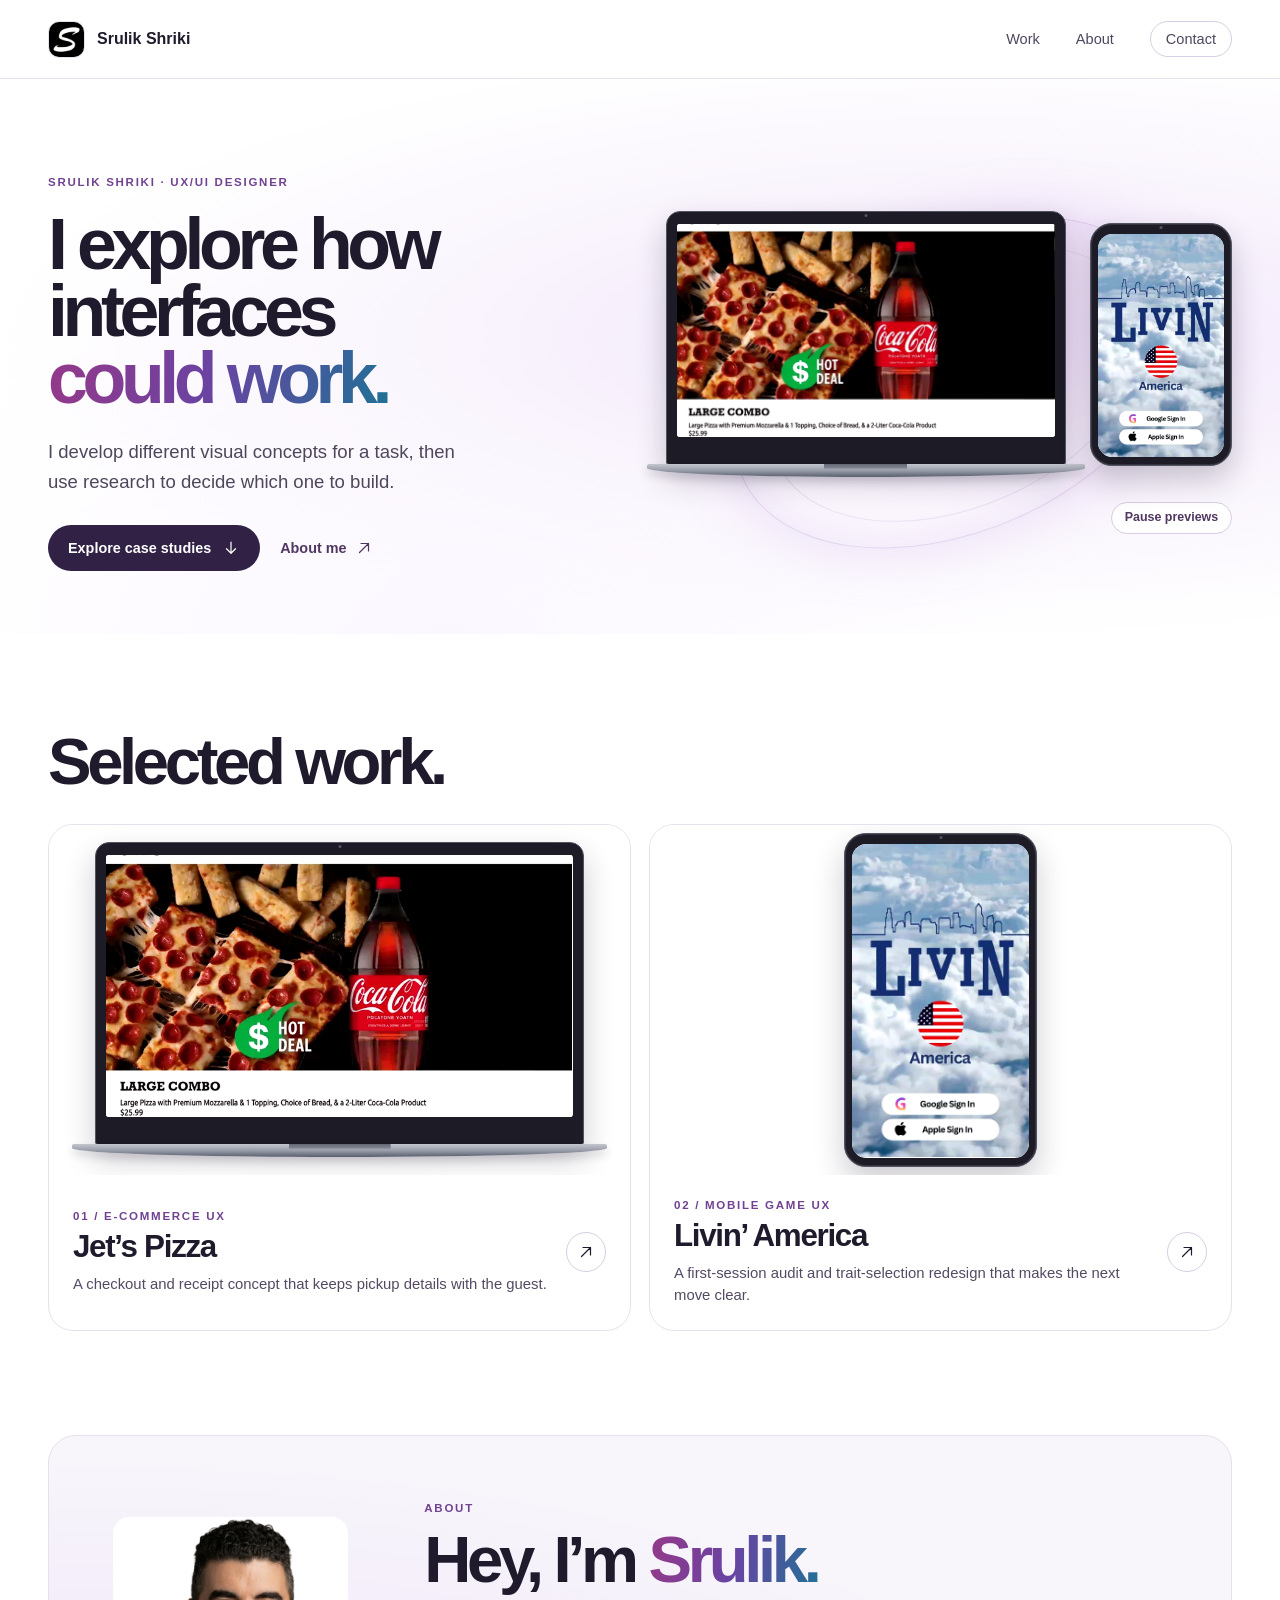
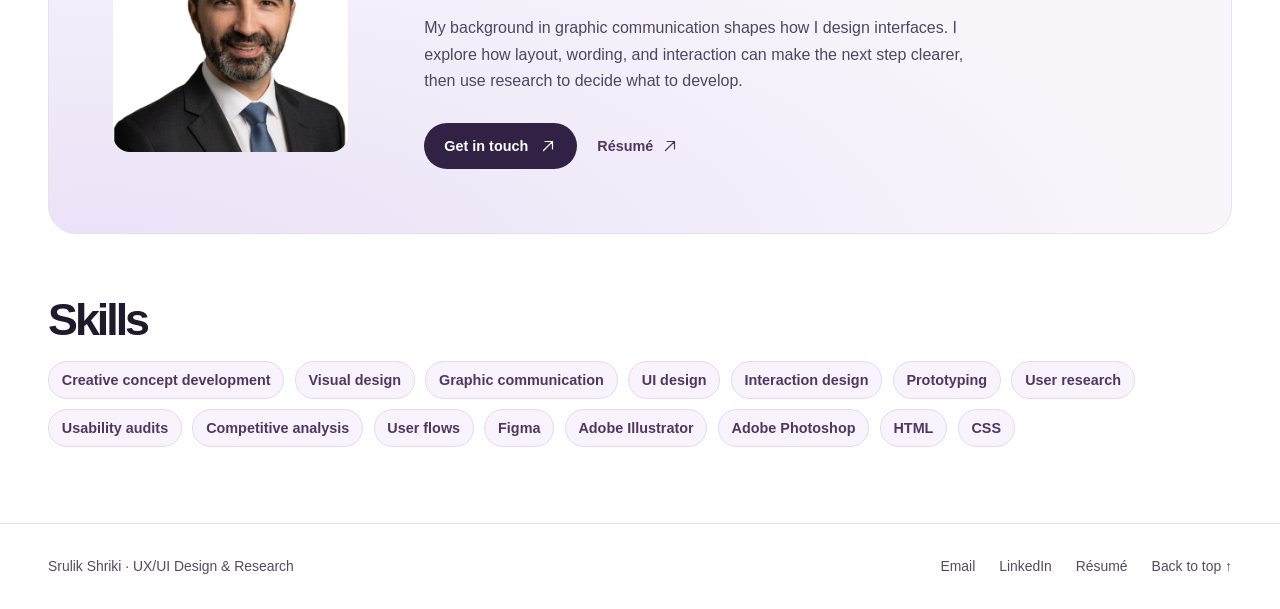
==== commit 095a36e8: "Update index.html" ====
--- a/index.html
+++ b/index.html
@@ -41,7 +41,7 @@
 
     .screen.laptop-frame {
       --base-height: clamp(7px, 1vw, 13px);
-      padding: clamp(6px, 1.1vw, 12px) clamp(5px, .85vw, 10px) clamp(7px, 1.35vw, 14px);
+      padding: clamp(6px, 1.1vw, 12px) clamp(5px, .85vw, 10px) clamp(15px, 2.35vw, 27px);
       margin-bottom: var(--base-height);
       border-radius: clamp(7px, 1.1vw, 15px) clamp(7px, 1.1vw, 15px) 3px 3px;
       overflow: visible;
@@ -94,6 +94,11 @@
       grid-column: 1 / -1;
       justify-self: end;
       margin: 0;
+    }
+
+    .projects .project,
+    .projects .project .project-visual {
+      background: #fff;
     }
 
     .pizza-project .device-preview {
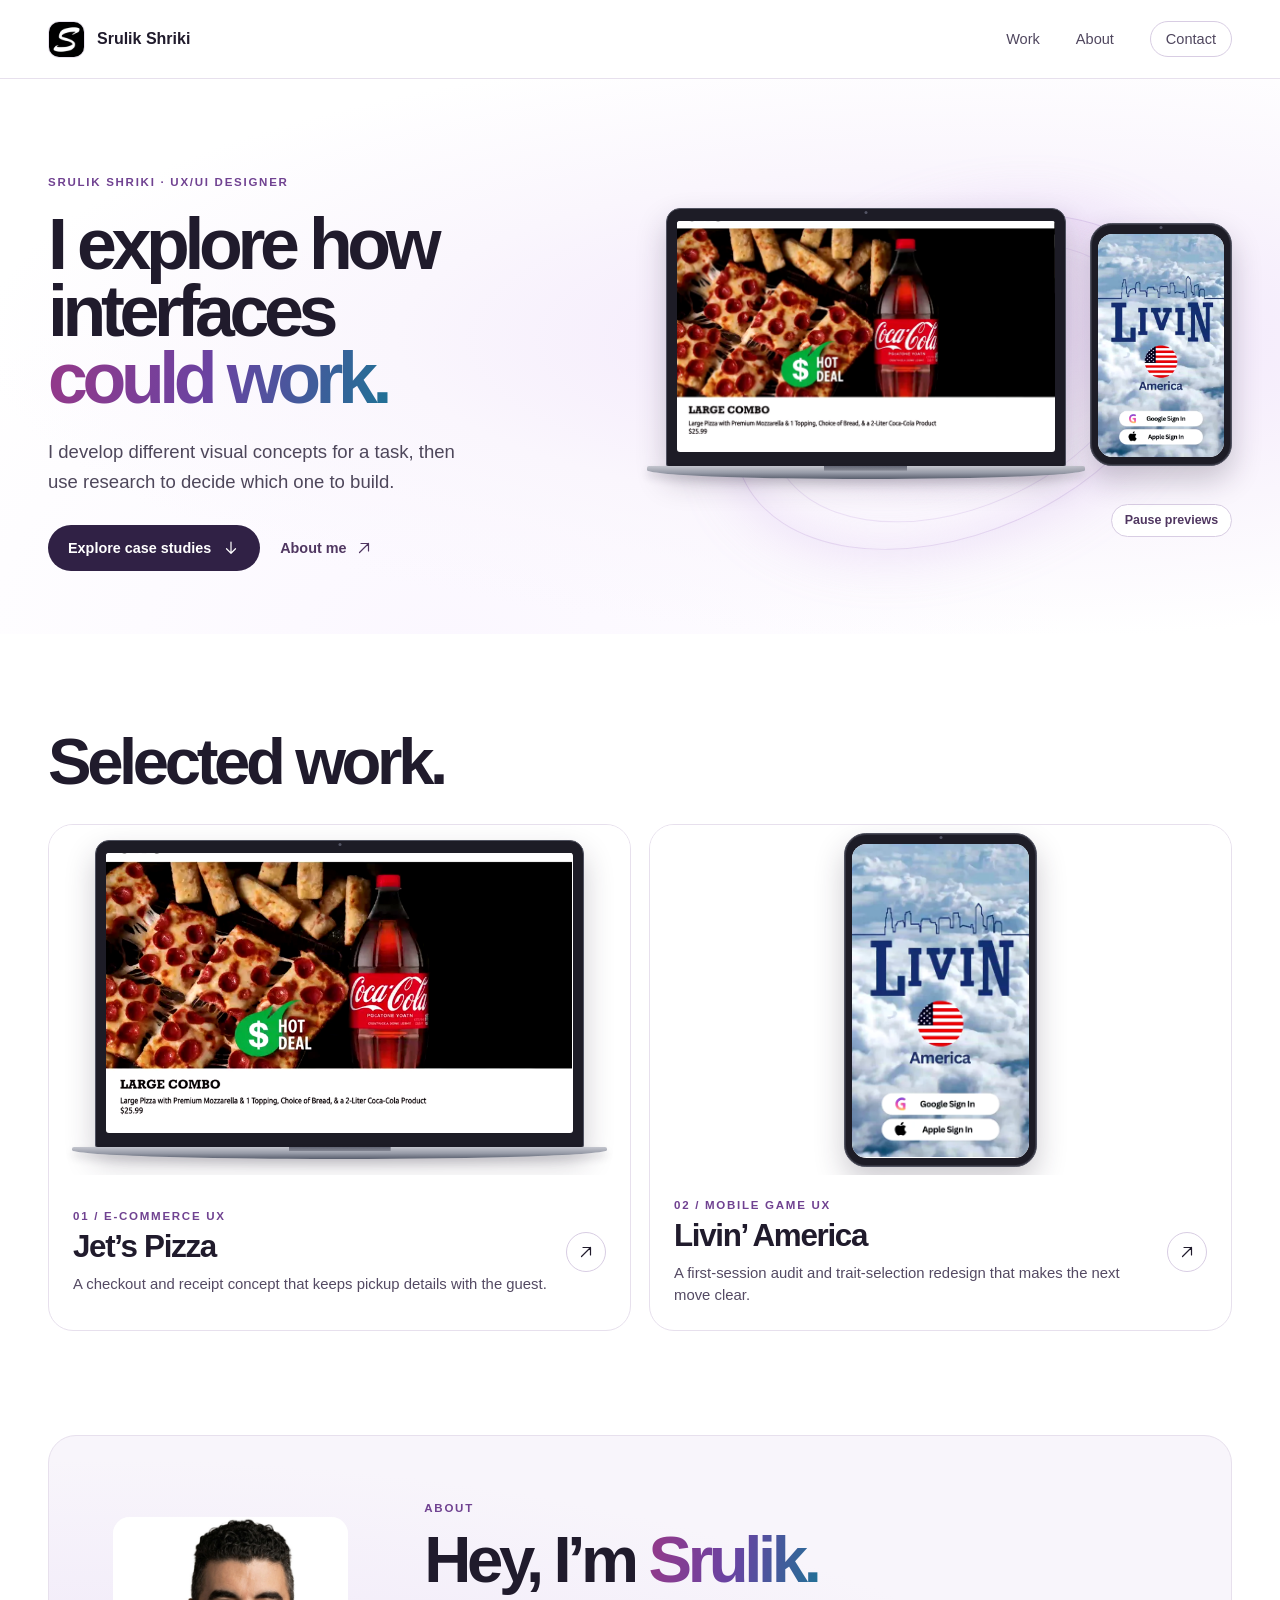
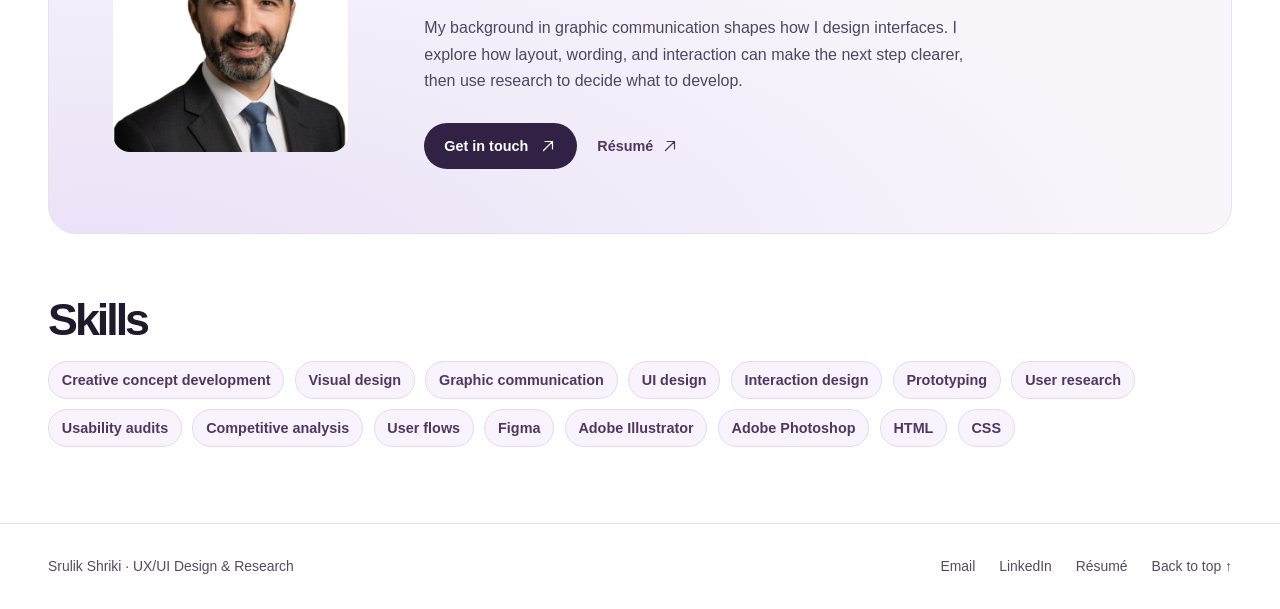
==== commit 5a1f07e5: "Update index.html" ====
--- a/index.html
+++ b/index.html
@@ -41,14 +41,17 @@
 
     .screen.laptop-frame {
       --base-height: clamp(7px, 1vw, 13px);
-      padding: clamp(6px, 1.1vw, 12px) clamp(5px, .85vw, 10px) clamp(15px, 2.35vw, 27px);
+      padding: clamp(6px, 1.1vw, 12px) clamp(5px, .85vw, 10px) clamp(7px, 1.35vw, 14px);
       margin-bottom: var(--base-height);
       border-radius: clamp(7px, 1.1vw, 15px) clamp(7px, 1.1vw, 15px) 3px 3px;
       overflow: visible;
     }
 
     .screen.laptop-frame video {
+      box-sizing: content-box;
+      padding-bottom: clamp(9px, 1.4vw, 18px);
       border-radius: 3px;
+      background: #fff;
     }
 
     .laptop-frame::after {
